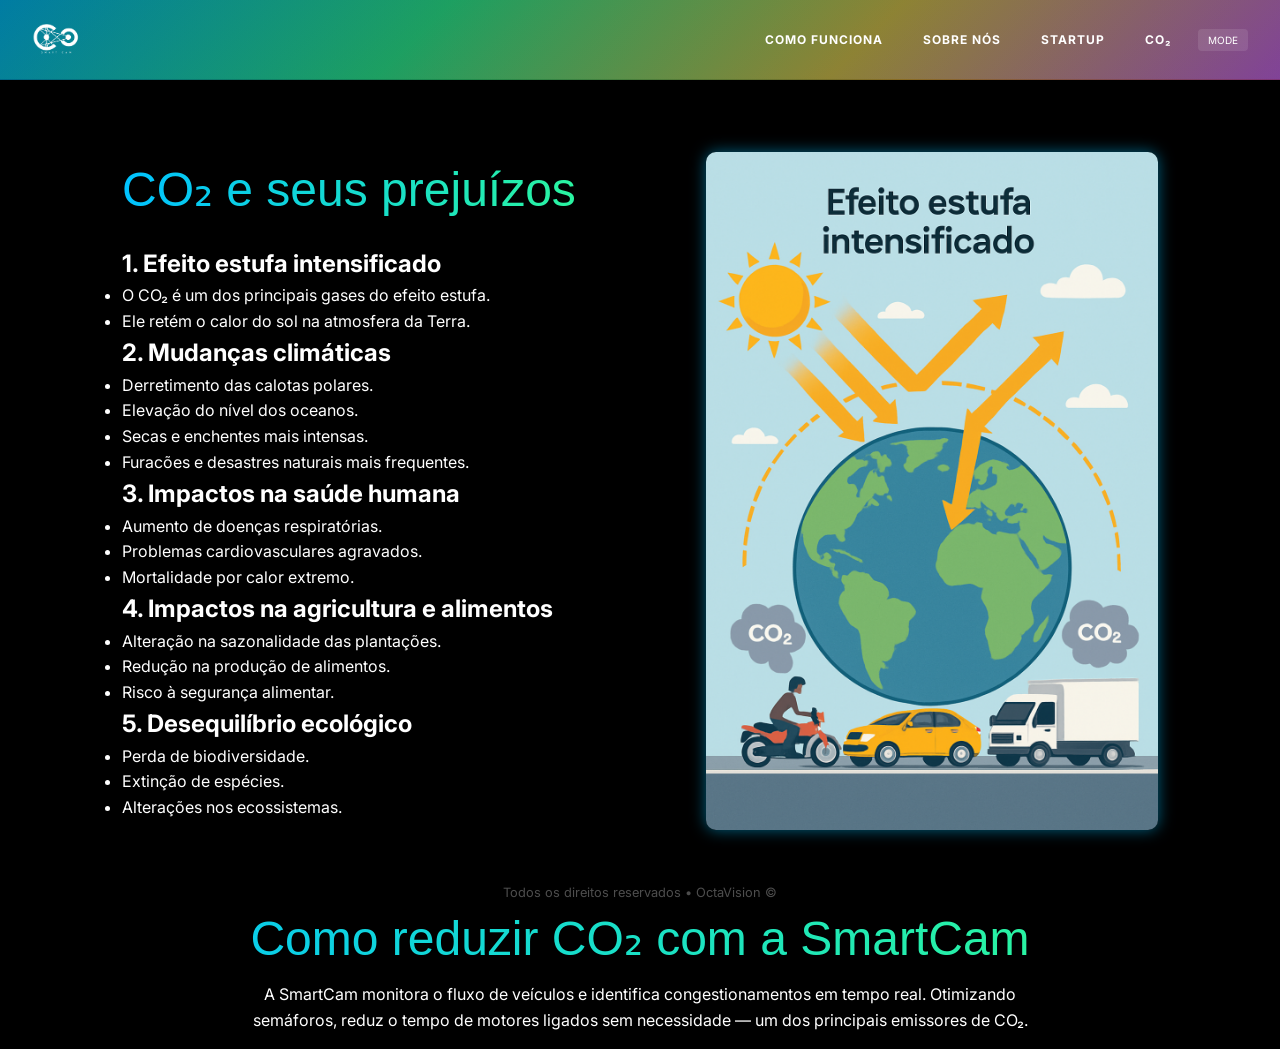
==== co2.html @ 91920194 "comit para website in vercel" ====
<!DOCTYPE html>
<html lang="pt-BR">
<head>
<meta charset="UTF-8" />
<meta name="viewport" content="width=device-width, initial-scale=1.0" />
<title>Sobre - OctaVision</title>

<!-- Fontes -->
<link rel="stylesheet" href="https://fonts.googleapis.com/css2?family=Inter:wght@400;800&display=swap" />
<link href="https://fonts.cdnfonts.com/css/space-age" rel="stylesheet">

<style>
  :root {
    --bg: #000000;
    --text: #fff;
    --btn-bg: rgba(255,255,255,0.1);
    --btn-text: #fff;
    --clr-1: #00c2ff;
    --clr-2: #33ff8c;
    --clr-3: #ffc640;
    --clr-4: #e54cff;
  }

  [data-theme="light"] {
    --bg: #fff;
    --text: #000;
    --btn-bg: rgba(0,0,0,0.1);
    --btn-text: #000;
  }

  * { box-sizing: border-box; margin:0; padding:0; font-family: 'Inter', sans-serif; }
  body {
    background-color: var(--bg);
    color: var(--text);
    min-height: 100vh;
    position: relative;
    overflow-x: hidden;
    transition: background 0.3s, color 0.3s;
  }

  header {
    position: fixed;
    top:0; left:0; right:0;
    height: 80px;
    display: flex;
    align-items: center;
    justify-content: space-between;
    padding: 0 2rem;
    backdrop-filter: blur(8px);
    z-index: 50;
    border-bottom: 1px solid rgba(0,0,0,0.1);
    background: linear-gradient(135deg, rgba(0,194,255,0.6), rgba(51,255,140,0.6), rgba(255,198,64,0.6), rgba(229,76,255,0.6));
  }

  header::before {
    content: '';
    position: absolute; top:0; left:0; right:0; bottom:0;
    background: linear-gradient(90deg, var(--clr-1), var(--clr-2), var(--clr-3), var(--clr-4), var(--clr-1));
    background-size: 400% 100%;
    opacity:0.1;
    z-index:-1;
    animation: gradientShift 8s ease infinite;
  }

  .logo { height: 48px; transition: 0.3s; }

  .nav { display: flex; gap: 12px; align-items: center; }
  .glow-button {
    position: relative; display: inline-block; padding: 8px 14px;
    font-size: 12px; text-decoration: none; color: var(--btn-text);
    text-transform: uppercase; font-weight: 700; letter-spacing: 1px;
    border: none; background: transparent; cursor: pointer;
    transition: 0.3s;
  }
  .glow-button:hover { transform: translateY(-2px); }

  .dark-mode-toggle {
    padding: 5px 10px; font-size: 10px;
    border: none; border-radius: 4px; cursor: pointer;
    background: var(--btn-bg); color: var(--btn-text);
    transition: 0.3s;
  }
  .dark-mode-toggle:hover { opacity: 0.8; }

  @keyframes gradientShift {
    0% { background-position:0% 50%; }
    50% { background-position:100% 50%; }
    100% { background-position:0% 50%; }
  }

  main.content {
    margin-top: 120px;
    padding: 2rem;
    max-width: 1100px;
    margin-left: auto;
    margin-right: auto;
    display: flex;
    flex-wrap: wrap;
    gap: 2rem;
    justify-content: center;
  }

  .text {
    flex: 1 1 400px;
    font-size: 1rem;
    line-height: 1.6;
    color: var(--text);
    animation: fadeIn 2s ease-in-out forwards;
  }

  .image-container {
    flex: 1 1 300px;
    max-width: 500px;
    display: flex;
    justify-content: center;
    align-items: start;
  }
  .image-container img {
    max-width: 100%;
    height: auto;
    border-radius: 10px;
    box-shadow: 0 0 15px rgba(0,194,255,0.5);
    animation: fadeIn 2s ease-in-out forwards;
  }

  .title {
    font-family: 'Space Age', sans-serif;
    font-size: clamp(2rem, 5vw, 3rem);
    font-weight: 400;
    margin-bottom: 1rem;
    flex-basis: 100%;
    background: linear-gradient(90deg, var(--clr-1), var(--clr-2), var(--clr-3), var(--clr-4), var(--clr-1));
    background-size: 400% 100%;
    -webkit-background-clip: text;
    -webkit-text-fill-color: transparent;
    animation: gradientShift 8s ease infinite, fadeIn 2s forwards;
  }

  footer {
    position: fixed;
    bottom: 0;
    width: 100%;
    text-align: center;
    font-size: 0.8rem;
    color: rgba(255,255,255,0.3);
  }

  @keyframes fadeIn {
    from { opacity:0; transform: translateY(20px);}
    to { opacity:1; transform: translateY(0);}
  }

  @media (max-width: 768px) {
    main.content { flex-direction: column; align-items: center; }
    .image-container { max-width: 100%; margin-top: 2rem; }
  }
</style>
</head>
<body data-theme="dark">

<header>
  <a href="index.html" class="logo-link">
    <img src="logo.png" alt="OctaVision Logo" class="logo" />
  </a>

  <nav class="nav">
    <a class="glow-button" href="funcionamento.html">Como funciona</a>
    <a class="glow-button" href="sobre.html">Sobre nós</a>
    <a class="glow-button" href="quemsomos.html">StartUp</a>
    <a class="glow-button" href="co2.html">CO₂</a>
    <button class="dark-mode-toggle" onclick="toggleDarkMode()">MODE</button>
  </nav>
</header>

<main class="content">
  <div class="text">
    <h1 class="title">CO₂ e seus prejuízos</h1>
    <h2>1. Efeito estufa intensificado</h2>
    <ul>
      <li>O CO₂ é um dos principais gases do efeito estufa.</li>
      <li>Ele retém o calor do sol na atmosfera da Terra.</li>
    </ul>

    <h2>2. Mudanças climáticas</h2>
    <ul>
      <li>Derretimento das calotas polares.</li>
      <li>Elevação do nível dos oceanos.</li>
      <li>Secas e enchentes mais intensas.</li>
      <li>Furacões e desastres naturais mais frequentes.</li>
    </ul>

    <h2>3. Impactos na saúde humana</h2>
    <ul>
      <li>Aumento de doenças respiratórias.</li>
      <li>Problemas cardiovasculares agravados.</li>
      <li>Mortalidade por calor extremo.</li>
    </ul>

    <h2>4. Impactos na agricultura e alimentos</h2>
    <ul>
      <li>Alteração na sazonalidade das plantações.</li>
      <li>Redução na produção de alimentos.</li>
      <li>Risco à segurança alimentar.</li>
    </ul>

    <h2>5. Desequilíbrio ecológico</h2>
    <ul>
      <li>Perda de biodiversidade.</li>
      <li>Extinção de espécies.</li>
      <li>Alterações nos ecossistemas.</li>
    </ul>
  </div>

  <div class="image-container">
    <img src="co2.png" alt="Imagem ilustrativa sobre CO₂ e seus prejuízos" />
  </div>
</main>

<section>
  <h1 class="title" style="text-align:center; margin-top: 3rem;">Como reduzir CO₂ com a SmartCam</h1>
  <p class="text" style="max-width:800px; margin:1rem auto; text-align:center;">
    A SmartCam monitora o fluxo de veículos e identifica congestionamentos em tempo real. 
    Otimizando semáforos, reduz o tempo de motores ligados sem necessidade — um dos principais emissores de CO₂.
  </p>
</section>

<footer>
  Todos os direitos reservados • OctaVision ©
</footer>

<script>
  function toggleDarkMode() {
    const html = document.documentElement;
    const current = html.getAttribute('data-theme');
    html.setAttribute('data-theme', current === 'dark' ? 'light' : 'dark');
  }
</script>

</body>
</html>
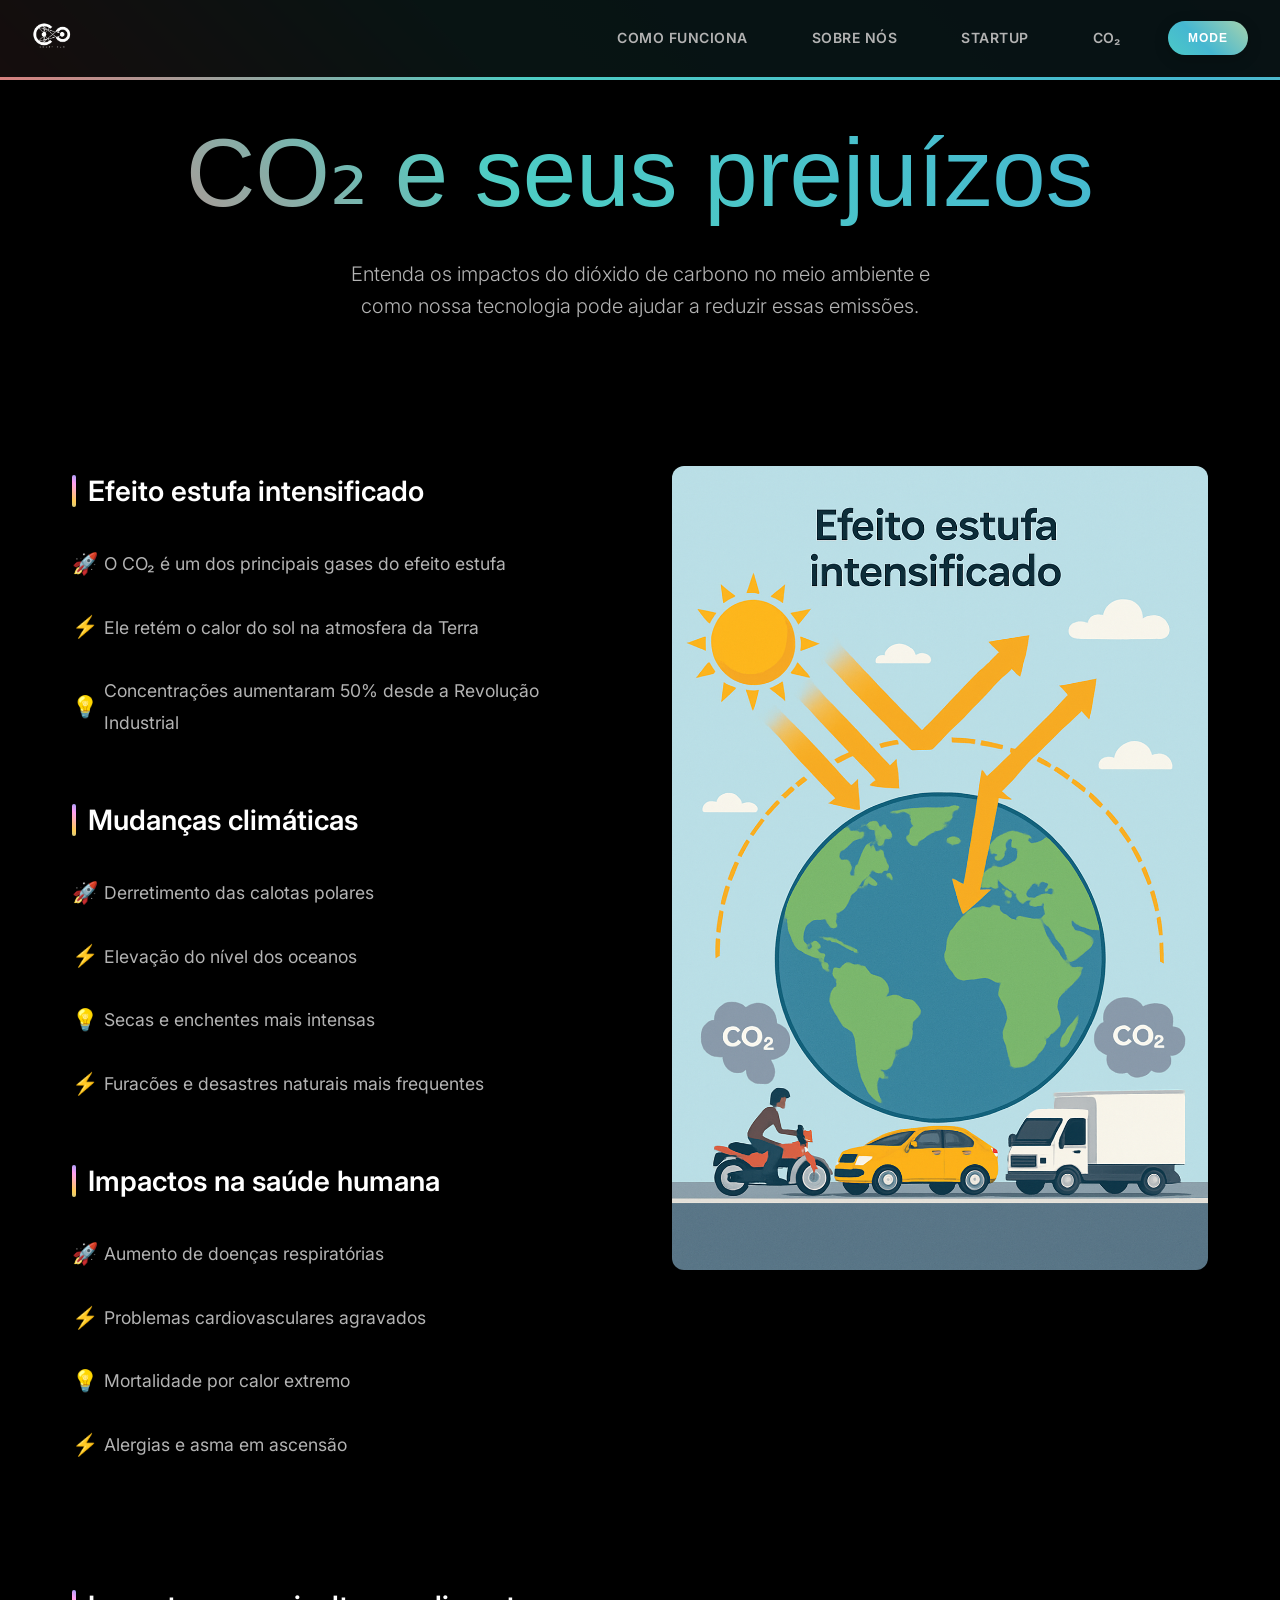
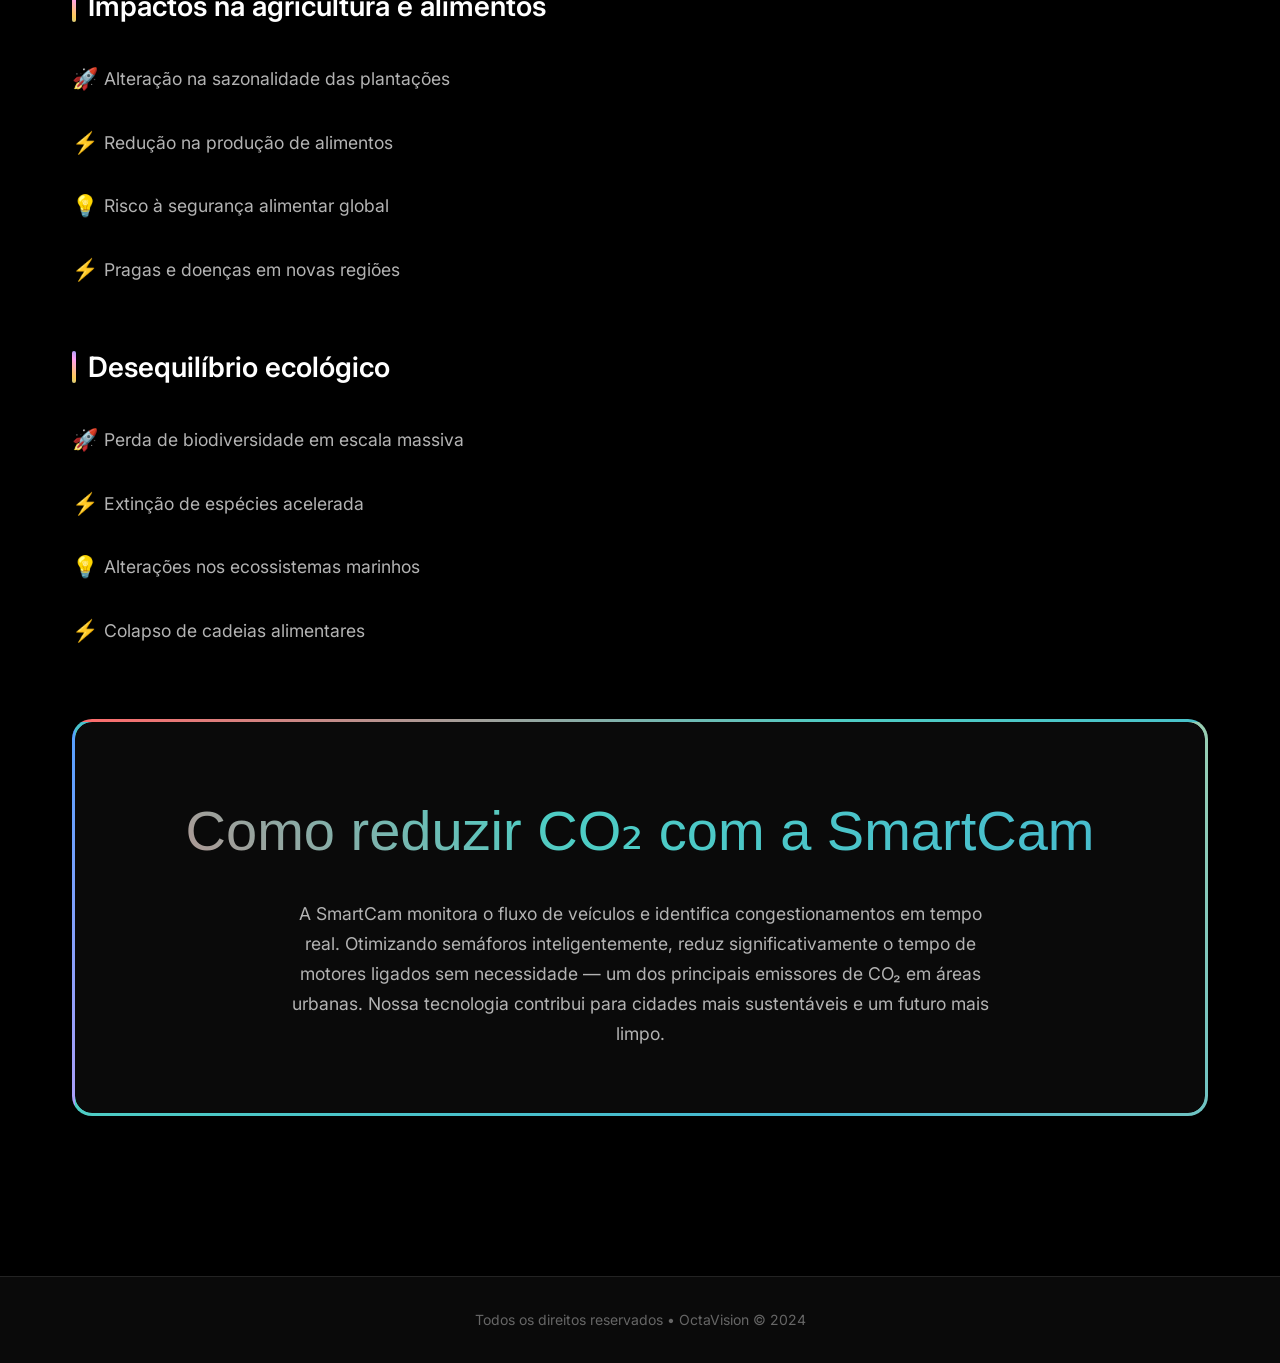
==== commit 18ab3828: "certo" ====
--- a/co2.html
+++ b/co2.html
@@ -3,156 +3,562 @@
 <head>
 <meta charset="UTF-8" />
 <meta name="viewport" content="width=device-width, initial-scale=1.0" />
-<title>Sobre - OctaVision</title>
+<title>CO₂ e seus prejuízos - OctaVision</title>
 
 <!-- Fontes -->
-<link rel="stylesheet" href="https://fonts.googleapis.com/css2?family=Inter:wght@400;800&display=swap" />
+<link rel="stylesheet" href="https://fonts.googleapis.com/css2?family=Inter:wght@300;400;500;600;700&display=swap" />
 <link href="https://fonts.cdnfonts.com/css/space-age" rel="stylesheet">
 
 <style>
   :root {
-    --bg: #000000;
-    --text: #fff;
-    --btn-bg: rgba(255,255,255,0.1);
-    --btn-text: #fff;
-    --clr-1: #00c2ff;
-    --clr-2: #33ff8c;
-    --clr-3: #ffc640;
-    --clr-4: #e54cff;
+    --bg-primary: #000000;
+    --bg-secondary: #0a0a0a;
+    --text-primary: #ffffff;
+    --text-secondary: #b3b3b3;
+    --text-muted: #666666;
+    --accent-1: #00c2ff;
+    --accent-2: #33ff8c;
+    --accent-3: #ffc640;
+    --accent-4: #e54cff;
+    --accent-5: #ff6b6b;
+    --accent-6: #4ecdc4;
+    --accent-7: #45b7d1;
+    --accent-8: #96ceb4;
+    --border: rgba(255,255,255,0.1);
+    --shadow: rgba(0,0,0,0.3);
+    --gradient: linear-gradient(135deg, var(--accent-1), var(--accent-2), var(--accent-3), var(--accent-4));
+    --rainbow: linear-gradient(45deg, #ff6b6b, #4ecdc4, #45b7d1, #96ceb4, #feca57, #ff9ff3, #54a0ff);
   }
 
   [data-theme="light"] {
-    --bg: #fff;
-    --text: #000;
-    --btn-bg: rgba(0,0,0,0.1);
-    --btn-text: #000;
-  }
-
-  * { box-sizing: border-box; margin:0; padding:0; font-family: 'Inter', sans-serif; }
+    --bg-primary: #ffffff;
+    --bg-secondary: #f8f9fa;
+    --text-primary: #2c3e50;
+    --text-secondary: #34495e;
+    --text-muted: #7f8c8d;
+    --border: rgba(0,0,0,0.1);
+    --shadow: rgba(0,0,0,0.1);
+    --header-bg: #ffffff;
+    --header-text: #2c3e50;
+    --card-bg: #ffffff;
+    --card-shadow: 0 10px 30px rgba(0,0,0,0.1);
+  }
+
+  * {
+    box-sizing: border-box;
+    margin: 0;
+    padding: 0;
+  }
+
   body {
-    background-color: var(--bg);
-    color: var(--text);
-    min-height: 100vh;
-    position: relative;
-    overflow-x: hidden;
-    transition: background 0.3s, color 0.3s;
-  }
-
+    font-family: 'Inter', -apple-system, BlinkMacSystemFont, 'Segoe UI', sans-serif;
+    background-color: var(--bg-primary);
+    color: var(--text-primary);
+    line-height: 1.6;
+    font-size: 16px;
+    font-weight: 400;
+    -webkit-font-smoothing: antialiased;
+    -moz-osx-font-smoothing: grayscale;
+    transition: all 0.3s ease;
+  }
+
+  /* Header */
   header {
     position: fixed;
-    top:0; left:0; right:0;
+    top: 0;
+    left: 0;
+    right: 0;
     height: 80px;
+    background: var(--header-bg, rgba(0,0,0,0.9));
+    backdrop-filter: blur(20px);
+    -webkit-backdrop-filter: blur(20px);
+    border-bottom: 3px solid transparent;
+    background-image: var(--rainbow);
+    background-size: 300% 300%;
+    background-clip: border-box;
+    animation: rainbowShift 3s ease infinite;
+    z-index: 1000;
     display: flex;
     align-items: center;
     justify-content: space-between;
     padding: 0 2rem;
-    backdrop-filter: blur(8px);
-    z-index: 50;
-    border-bottom: 1px solid rgba(0,0,0,0.1);
-    background: linear-gradient(135deg, rgba(0,194,255,0.6), rgba(51,255,140,0.6), rgba(255,198,64,0.6), rgba(229,76,255,0.6));
+    box-shadow: 0 4px 20px rgba(0,0,0,0.1);
   }
 
   header::before {
     content: '';
-    position: absolute; top:0; left:0; right:0; bottom:0;
-    background: linear-gradient(90deg, var(--clr-1), var(--clr-2), var(--clr-3), var(--clr-4), var(--clr-1));
-    background-size: 400% 100%;
-    opacity:0.1;
-    z-index:-1;
-    animation: gradientShift 8s ease infinite;
-  }
-
-  .logo { height: 48px; transition: 0.3s; }
-
-  .nav { display: flex; gap: 12px; align-items: center; }
-  .glow-button {
-    position: relative; display: inline-block; padding: 8px 14px;
-    font-size: 12px; text-decoration: none; color: var(--btn-text);
-    text-transform: uppercase; font-weight: 700; letter-spacing: 1px;
-    border: none; background: transparent; cursor: pointer;
-    transition: 0.3s;
-  }
-  .glow-button:hover { transform: translateY(-2px); }
-
-  .dark-mode-toggle {
-    padding: 5px 10px; font-size: 10px;
-    border: none; border-radius: 4px; cursor: pointer;
-    background: var(--btn-bg); color: var(--btn-text);
-    transition: 0.3s;
-  }
-  .dark-mode-toggle:hover { opacity: 0.8; }
-
-  @keyframes gradientShift {
-    0% { background-position:0% 50%; }
-    50% { background-position:100% 50%; }
-    100% { background-position:0% 50%; }
-  }
-
-  main.content {
-    margin-top: 120px;
-    padding: 2rem;
-    max-width: 1100px;
-    margin-left: auto;
-    margin-right: auto;
+    position: absolute;
+    top: 0;
+    left: 0;
+    right: 0;
+    bottom: 0;
+    background: var(--header-bg, rgba(0,0,0,0.9));
+    z-index: -1;
+  }
+
+  .logo {
+    height: 40px;
+    transition: transform 0.2s ease;
+  }
+
+  .logo:hover {
+    transform: scale(1.05);
+  }
+
+  .nav {
     display: flex;
-    flex-wrap: wrap;
+    align-items: center;
     gap: 2rem;
-    justify-content: center;
-  }
-
-  .text {
-    flex: 1 1 400px;
-    font-size: 1rem;
+  }
+
+  .nav-link {
+    color: var(--header-text, var(--text-secondary));
+    text-decoration: none;
+    font-size: 14px;
+    font-weight: 600;
+    letter-spacing: 0.5px;
+    text-transform: uppercase;
+    transition: all 0.3s cubic-bezier(0.68, -0.55, 0.265, 1.55);
+    position: relative;
+    padding: 8px 16px;
+    border-radius: 25px;
+    background: transparent;
+    overflow: hidden;
+  }
+
+  .nav-link::before {
+    content: '';
+    position: absolute;
+    top: 0;
+    left: -100%;
+    width: 100%;
+    height: 100%;
+    background: var(--rainbow);
+    background-size: 300% 300%;
+    animation: rainbowShift 3s ease infinite;
+    transition: left 0.3s ease;
+    z-index: -1;
+  }
+
+  .nav-link:hover {
+    color: white;
+    transform: translateY(-2px) scale(1.05);
+    box-shadow: 0 8px 25px rgba(0,0,0,0.2);
+  }
+
+  .nav-link:hover::before {
+    left: 0;
+  }
+
+  .nav-link:active {
+    transform: translateY(0) scale(0.95);
+  }
+
+  .theme-toggle {
+    background: var(--rainbow);
+    background-size: 300% 300%;
+    animation: rainbowShift 3s ease infinite;
+    border: none;
+    color: white;
+    padding: 10px 20px;
+    border-radius: 25px;
+    font-size: 12px;
+    font-weight: 700;
+    cursor: pointer;
+    transition: all 0.3s cubic-bezier(0.68, -0.55, 0.265, 1.55);
+    text-transform: uppercase;
+    letter-spacing: 1px;
+    position: relative;
+    overflow: hidden;
+    box-shadow: 0 4px 15px rgba(0,0,0,0.2);
+  }
+
+  .theme-toggle:hover {
+    transform: translateY(-3px) scale(1.1);
+    box-shadow: 0 8px 25px rgba(0,0,0,0.3);
+  }
+
+  .theme-toggle:active {
+    transform: translateY(-1px) scale(1.05);
+  }
+
+  .theme-toggle::before {
+    content: '✨';
+    position: absolute;
+    top: 50%;
+    left: 50%;
+    transform: translate(-50%, -50%);
+    opacity: 0;
+    transition: all 0.3s ease;
+    font-size: 16px;
+  }
+
+  .theme-toggle:hover::before {
+    opacity: 1;
+    animation: sparkle 0.6s ease infinite;
+  }
+
+  /* Main Content */
+  .hero {
+    padding: 120px 2rem 80px;
+    max-width: 1200px;
+    margin: 0 auto;
+    text-align: center;
+  }
+
+  .hero-title {
+    font-family: 'Space Age', sans-serif;
+    font-size: clamp(3rem, 8vw, 6rem);
+    font-weight: 400;
+    line-height: 1.1;
+    margin-bottom: 2rem;
+    background: var(--rainbow);
+    background-size: 400% 400%;
+    -webkit-background-clip: text;
+    -webkit-text-fill-color: transparent;
+    background-clip: text;
+    animation: rainbowShift 3s ease infinite, bounceIn 1.5s cubic-bezier(0.68, -0.55, 0.265, 1.55) forwards;
+    position: relative;
+    display: inline-block;
+  }
+
+  .hero-title::after {
+    content: '🌍';
+    position: absolute;
+    top: -20px;
+    right: -30px;
+    font-size: 0.3em;
+    animation: float 2s ease-in-out infinite;
+  }
+
+  .hero-subtitle {
+    font-size: 1.25rem;
+    color: var(--text-secondary);
+    font-weight: 300;
+    max-width: 600px;
+    margin: 0 auto 4rem;
     line-height: 1.6;
-    color: var(--text);
-    animation: fadeIn 2s ease-in-out forwards;
+  }
+
+  .content {
+    max-width: 1200px;
+    margin: 0 auto;
+    padding: 0 2rem 6rem;
+  }
+
+  .content-grid {
+    display: grid;
+    grid-template-columns: 1fr 1fr;
+    gap: 4rem;
+    align-items: start;
+    margin-bottom: 6rem;
+  }
+
+  .content-text {
+    font-size: 1.1rem;
+    line-height: 1.8;
+    color: var(--text-primary);
+  }
+
+  .content-text h2 {
+    font-size: 1.75rem;
+    font-weight: 600;
+    color: var(--text-primary);
+    margin: 3rem 0 1.5rem 0;
+    position: relative;
+    padding-left: 1rem;
+    transition: all 0.3s ease;
+  }
+
+  .content-text h2:hover {
+    transform: translateX(10px);
+    color: var(--accent-1);
+  }
+
+  .content-text h2::before {
+    content: '';
+    position: absolute;
+    left: 0;
+    top: 50%;
+    transform: translateY(-50%);
+    width: 4px;
+    height: 2rem;
+    background: var(--rainbow);
+    background-size: 300% 300%;
+    animation: rainbowShift 3s ease infinite;
+    border-radius: 2px;
+    transition: all 0.3s ease;
+  }
+
+  .content-text h2:hover::before {
+    width: 8px;
+    height: 2.5rem;
+  }
+
+  .content-text h2:first-child {
+    margin-top: 0;
+  }
+
+  .content-text ul {
+    list-style: none;
+    margin: 1rem 0;
+  }
+
+  .content-text li {
+    position: relative;
+    padding-left: 2rem;
+    margin: 1rem 0;
+    color: var(--text-secondary);
+    transition: all 0.3s ease;
+    border-radius: 8px;
+    padding: 0.5rem 0.5rem 0.5rem 2rem;
+  }
+
+  .content-text li:hover {
+    background: rgba(0, 194, 255, 0.1);
+    transform: translateX(10px);
+    color: var(--text-primary);
+  }
+
+  .content-text li::before {
+    content: '🚀';
+    position: absolute;
+    left: 0;
+    top: 50%;
+    transform: translateY(-50%);
+    font-size: 1.2em;
+    animation: rocket 2s ease-in-out infinite;
+  }
+
+  .content-text li:nth-child(2n)::before {
+    content: '⚡';
+    animation: zap 1.5s ease-in-out infinite;
+  }
+
+  .content-text li:nth-child(3n)::before {
+    content: '💡';
+    animation: glow 2s ease-in-out infinite;
   }
 
   .image-container {
-    flex: 1 1 300px;
-    max-width: 500px;
+    position: relative;
     display: flex;
     justify-content: center;
-    align-items: start;
-  }
+    align-items: center;
+  }
+
   .image-container img {
     max-width: 100%;
     height: auto;
-    border-radius: 10px;
-    box-shadow: 0 0 15px rgba(0,194,255,0.5);
-    animation: fadeIn 2s ease-in-out forwards;
-  }
-
-  .title {
+    border-radius: 12px;
+    box-shadow: 0 20px 40px var(--shadow);
+    transition: transform 0.3s ease;
+  }
+
+  .image-container:hover img {
+    transform: translateY(-5px);
+  }
+
+  /* SmartCam Section */
+  .smartcam-section {
+    background: var(--card-bg, var(--bg-secondary));
+    border-radius: 20px;
+    padding: 4rem;
+    text-align: center;
+    margin: 4rem 0;
+    border: 3px solid transparent;
+    background-image: var(--rainbow);
+    background-size: 300% 300%;
+    background-clip: border-box;
+    animation: rainbowShift 3s ease infinite;
+    position: relative;
+    overflow: hidden;
+    box-shadow: var(--card-shadow, 0 20px 40px var(--shadow));
+  }
+
+  .smartcam-section::before {
+    content: '';
+    position: absolute;
+    top: 0;
+    left: 0;
+    right: 0;
+    bottom: 0;
+    background: var(--card-bg, var(--bg-secondary));
+    z-index: -1;
+    border-radius: 17px;
+  }
+
+  .smartcam-title {
     font-family: 'Space Age', sans-serif;
-    font-size: clamp(2rem, 5vw, 3rem);
+    font-size: clamp(2rem, 5vw, 3.5rem);
     font-weight: 400;
-    margin-bottom: 1rem;
-    flex-basis: 100%;
-    background: linear-gradient(90deg, var(--clr-1), var(--clr-2), var(--clr-3), var(--clr-4), var(--clr-1));
-    background-size: 400% 100%;
+    margin-bottom: 1.5rem;
+    background: var(--rainbow);
+    background-size: 400% 400%;
     -webkit-background-clip: text;
     -webkit-text-fill-color: transparent;
-    animation: gradientShift 8s ease infinite, fadeIn 2s forwards;
-  }
-
+    background-clip: text;
+    animation: rainbowShift 3s ease infinite, pulse 2s ease-in-out infinite;
+    position: relative;
+  }
+
+  .smartcam-title::after {
+    content: '🤖';
+    position: absolute;
+    top: -10px;
+    right: -20px;
+    font-size: 0.4em;
+    animation: robot 2s ease-in-out infinite;
+  }
+
+  .smartcam-description {
+    font-size: 1.1rem;
+    color: var(--text-secondary);
+    max-width: 700px;
+    margin: 0 auto;
+    line-height: 1.7;
+  }
+
+  /* Footer */
   footer {
-    position: fixed;
-    bottom: 0;
-    width: 100%;
+    background: var(--bg-secondary);
+    border-top: 1px solid var(--border);
+    padding: 2rem;
     text-align: center;
-    font-size: 0.8rem;
-    color: rgba(255,255,255,0.3);
-  }
-
-  @keyframes fadeIn {
-    from { opacity:0; transform: translateY(20px);}
-    to { opacity:1; transform: translateY(0);}
-  }
-
+    color: var(--text-muted);
+    font-size: 14px;
+  }
+
+  /* Animations */
+  @keyframes gradientShift {
+    0% { background-position: 0% 50%; }
+    50% { background-position: 100% 50%; }
+    100% { background-position: 0% 50%; }
+  }
+
+  @keyframes rainbowShift {
+    0% { background-position: 0% 50%; }
+    50% { background-position: 100% 50%; }
+    100% { background-position: 0% 50%; }
+  }
+
+  @keyframes fadeInUp {
+    from {
+      opacity: 0;
+      transform: translateY(30px);
+    }
+    to {
+      opacity: 1;
+      transform: translateY(0);
+    }
+  }
+
+  @keyframes bounceIn {
+    0% {
+      opacity: 0;
+      transform: scale(0.3) rotate(-10deg);
+    }
+    50% {
+      opacity: 1;
+      transform: scale(1.05) rotate(5deg);
+    }
+    70% {
+      transform: scale(0.95) rotate(-2deg);
+    }
+    100% {
+      opacity: 1;
+      transform: scale(1) rotate(0deg);
+    }
+  }
+
+  @keyframes float {
+    0%, 100% { transform: translateY(0px); }
+    50% { transform: translateY(-10px); }
+  }
+
+  @keyframes sparkle {
+    0%, 100% { transform: translate(-50%, -50%) scale(1) rotate(0deg); }
+    50% { transform: translate(-50%, -50%) scale(1.2) rotate(180deg); }
+  }
+
+  @keyframes rocket {
+    0%, 100% { transform: translateY(-50%) translateX(0px); }
+    50% { transform: translateY(-50%) translateX(5px); }
+  }
+
+  @keyframes zap {
+    0%, 100% { transform: translateY(-50%) scale(1); }
+    50% { transform: translateY(-50%) scale(1.3); }
+  }
+
+  @keyframes glow {
+    0%, 100% { 
+      transform: translateY(-50%) scale(1);
+      filter: brightness(1);
+    }
+    50% { 
+      transform: translateY(-50%) scale(1.1);
+      filter: brightness(1.5);
+    }
+  }
+
+  @keyframes pulse {
+    0%, 100% { transform: scale(1); }
+    50% { transform: scale(1.05); }
+  }
+
+  @keyframes robot {
+    0%, 100% { transform: translateY(0px) rotate(0deg); }
+    25% { transform: translateY(-5px) rotate(-5deg); }
+    75% { transform: translateY(5px) rotate(5deg); }
+  }
+
+  .fade-in {
+    animation: fadeInUp 0.8s ease forwards;
+  }
+
+  /* Responsive */
   @media (max-width: 768px) {
-    main.content { flex-direction: column; align-items: center; }
-    .image-container { max-width: 100%; margin-top: 2rem; }
+    header {
+      padding: 0 1rem;
+    }
+
+    .nav {
+      gap: 1rem;
+    }
+
+    .nav-link {
+      font-size: 12px;
+    }
+
+    .hero {
+      padding: 100px 1rem 60px;
+    }
+
+    .content {
+      padding: 0 1rem 4rem;
+    }
+
+    .content-grid {
+      grid-template-columns: 1fr;
+      gap: 2rem;
+    }
+
+    .smartcam-section {
+      padding: 2rem;
+      margin: 2rem 0;
+    }
+  }
+
+  @media (max-width: 480px) {
+    .nav {
+      flex-direction: column;
+      gap: 0.5rem;
+    }
+
+    .nav-link {
+      font-size: 11px;
+    }
   }
 </style>
 </head>
@@ -164,76 +570,122 @@
   </a>
 
   <nav class="nav">
-    <a class="glow-button" href="funcionamento.html">Como funciona</a>
-    <a class="glow-button" href="sobre.html">Sobre nós</a>
-    <a class="glow-button" href="quemsomos.html">StartUp</a>
-    <a class="glow-button" href="co2.html">CO₂</a>
-    <button class="dark-mode-toggle" onclick="toggleDarkMode()">MODE</button>
+    <a class="nav-link" href="funcionamento.html">Como funciona</a>
+    <a class="nav-link" href="sobre.html">Sobre nós</a>
+    <a class="nav-link" href="quemsomos.html">StartUp</a>
+    <a class="nav-link" href="co2.html">CO₂</a>
+    <button class="theme-toggle" onclick="toggleDarkMode()">MODE</button>
   </nav>
 </header>
 
-<main class="content">
-  <div class="text">
-    <h1 class="title">CO₂ e seus prejuízos</h1>
-    <h2>1. Efeito estufa intensificado</h2>
-    <ul>
-      <li>O CO₂ é um dos principais gases do efeito estufa.</li>
-      <li>Ele retém o calor do sol na atmosfera da Terra.</li>
-    </ul>
-
-    <h2>2. Mudanças climáticas</h2>
-    <ul>
-      <li>Derretimento das calotas polares.</li>
-      <li>Elevação do nível dos oceanos.</li>
-      <li>Secas e enchentes mais intensas.</li>
-      <li>Furacões e desastres naturais mais frequentes.</li>
-    </ul>
-
-    <h2>3. Impactos na saúde humana</h2>
-    <ul>
-      <li>Aumento de doenças respiratórias.</li>
-      <li>Problemas cardiovasculares agravados.</li>
-      <li>Mortalidade por calor extremo.</li>
-    </ul>
-
-    <h2>4. Impactos na agricultura e alimentos</h2>
-    <ul>
-      <li>Alteração na sazonalidade das plantações.</li>
-      <li>Redução na produção de alimentos.</li>
-      <li>Risco à segurança alimentar.</li>
-    </ul>
-
-    <h2>5. Desequilíbrio ecológico</h2>
-    <ul>
-      <li>Perda de biodiversidade.</li>
-      <li>Extinção de espécies.</li>
-      <li>Alterações nos ecossistemas.</li>
-    </ul>
-  </div>
-
-  <div class="image-container">
-    <img src="co2.png" alt="Imagem ilustrativa sobre CO₂ e seus prejuízos" />
+<main>
+  <section class="hero fade-in">
+    <h1 class="hero-title">CO₂ e seus prejuízos</h1>
+    <p class="hero-subtitle">
+      Entenda os impactos do dióxido de carbono no meio ambiente e como nossa tecnologia pode ajudar a reduzir essas emissões.
+    </p>
+  </section>
+
+  <div class="content">
+    <div class="content-grid">
+      <div class="content-text fade-in">
+        <h2>Efeito estufa intensificado</h2>
+        <ul>
+          <li>O CO₂ é um dos principais gases do efeito estufa</li>
+          <li>Ele retém o calor do sol na atmosfera da Terra</li>
+          <li>Concentrações aumentaram 50% desde a Revolução Industrial</li>
+        </ul>
+
+        <h2>Mudanças climáticas</h2>
+        <ul>
+          <li>Derretimento das calotas polares</li>
+          <li>Elevação do nível dos oceanos</li>
+          <li>Secas e enchentes mais intensas</li>
+          <li>Furacões e desastres naturais mais frequentes</li>
+        </ul>
+
+        <h2>Impactos na saúde humana</h2>
+        <ul>
+          <li>Aumento de doenças respiratórias</li>
+          <li>Problemas cardiovasculares agravados</li>
+          <li>Mortalidade por calor extremo</li>
+          <li>Alergias e asma em ascensão</li>
+        </ul>
+      </div>
+
+      <div class="image-container fade-in">
+        <img src="co2.png" alt="Imagem ilustrativa sobre CO₂ e seus prejuízos" />
+      </div>
+    </div>
+
+    <div class="content-text fade-in">
+      <h2>Impactos na agricultura e alimentos</h2>
+      <ul>
+        <li>Alteração na sazonalidade das plantações</li>
+        <li>Redução na produção de alimentos</li>
+        <li>Risco à segurança alimentar global</li>
+        <li>Pragas e doenças em novas regiões</li>
+      </ul>
+
+      <h2>Desequilíbrio ecológico</h2>
+      <ul>
+        <li>Perda de biodiversidade em escala massiva</li>
+        <li>Extinção de espécies acelerada</li>
+        <li>Alterações nos ecossistemas marinhos</li>
+        <li>Colapso de cadeias alimentares</li>
+      </ul>
+    </div>
+
+    <div class="smartcam-section fade-in">
+      <h2 class="smartcam-title">Como reduzir CO₂ com a SmartCam</h2>
+      <p class="smartcam-description">
+        A SmartCam monitora o fluxo de veículos e identifica congestionamentos em tempo real. 
+        Otimizando semáforos inteligentemente, reduz significativamente o tempo de motores ligados sem necessidade — 
+        um dos principais emissores de CO₂ em áreas urbanas. Nossa tecnologia contribui para cidades mais sustentáveis 
+        e um futuro mais limpo.
+      </p>
+    </div>
   </div>
 </main>
 
-<section>
-  <h1 class="title" style="text-align:center; margin-top: 3rem;">Como reduzir CO₂ com a SmartCam</h1>
-  <p class="text" style="max-width:800px; margin:1rem auto; text-align:center;">
-    A SmartCam monitora o fluxo de veículos e identifica congestionamentos em tempo real. 
-    Otimizando semáforos, reduz o tempo de motores ligados sem necessidade — um dos principais emissores de CO₂.
-  </p>
-</section>
-
 <footer>
-  Todos os direitos reservados • OctaVision ©
+  <p>Todos os direitos reservados • OctaVision © 2024</p>
 </footer>
 
 <script>
   function toggleDarkMode() {
     const html = document.documentElement;
     const current = html.getAttribute('data-theme');
-    html.setAttribute('data-theme', current === 'dark' ? 'light' : 'dark');
-  }
+    const newTheme = current === 'dark' ? 'light' : 'dark';
+    html.setAttribute('data-theme', newTheme);
+    
+    // Salvar preferência no localStorage
+    localStorage.setItem('theme', newTheme);
+  }
+
+  // Aplicar tema salvo ao carregar a página
+  document.addEventListener('DOMContentLoaded', function() {
+    const savedTheme = localStorage.getItem('theme') || 'dark';
+    document.documentElement.setAttribute('data-theme', savedTheme);
+    
+    // Adicionar animação de entrada aos elementos
+    const fadeElements = document.querySelectorAll('.fade-in');
+    const observer = new IntersectionObserver((entries) => {
+      entries.forEach(entry => {
+        if (entry.isIntersecting) {
+          entry.target.style.opacity = '1';
+          entry.target.style.transform = 'translateY(0)';
+        }
+      });
+    }, { threshold: 0.1 });
+
+    fadeElements.forEach(el => {
+      el.style.opacity = '0';
+      el.style.transform = 'translateY(30px)';
+      el.style.transition = 'opacity 0.8s ease, transform 0.8s ease';
+      observer.observe(el);
+    });
+  });
 </script>
 
 </body>
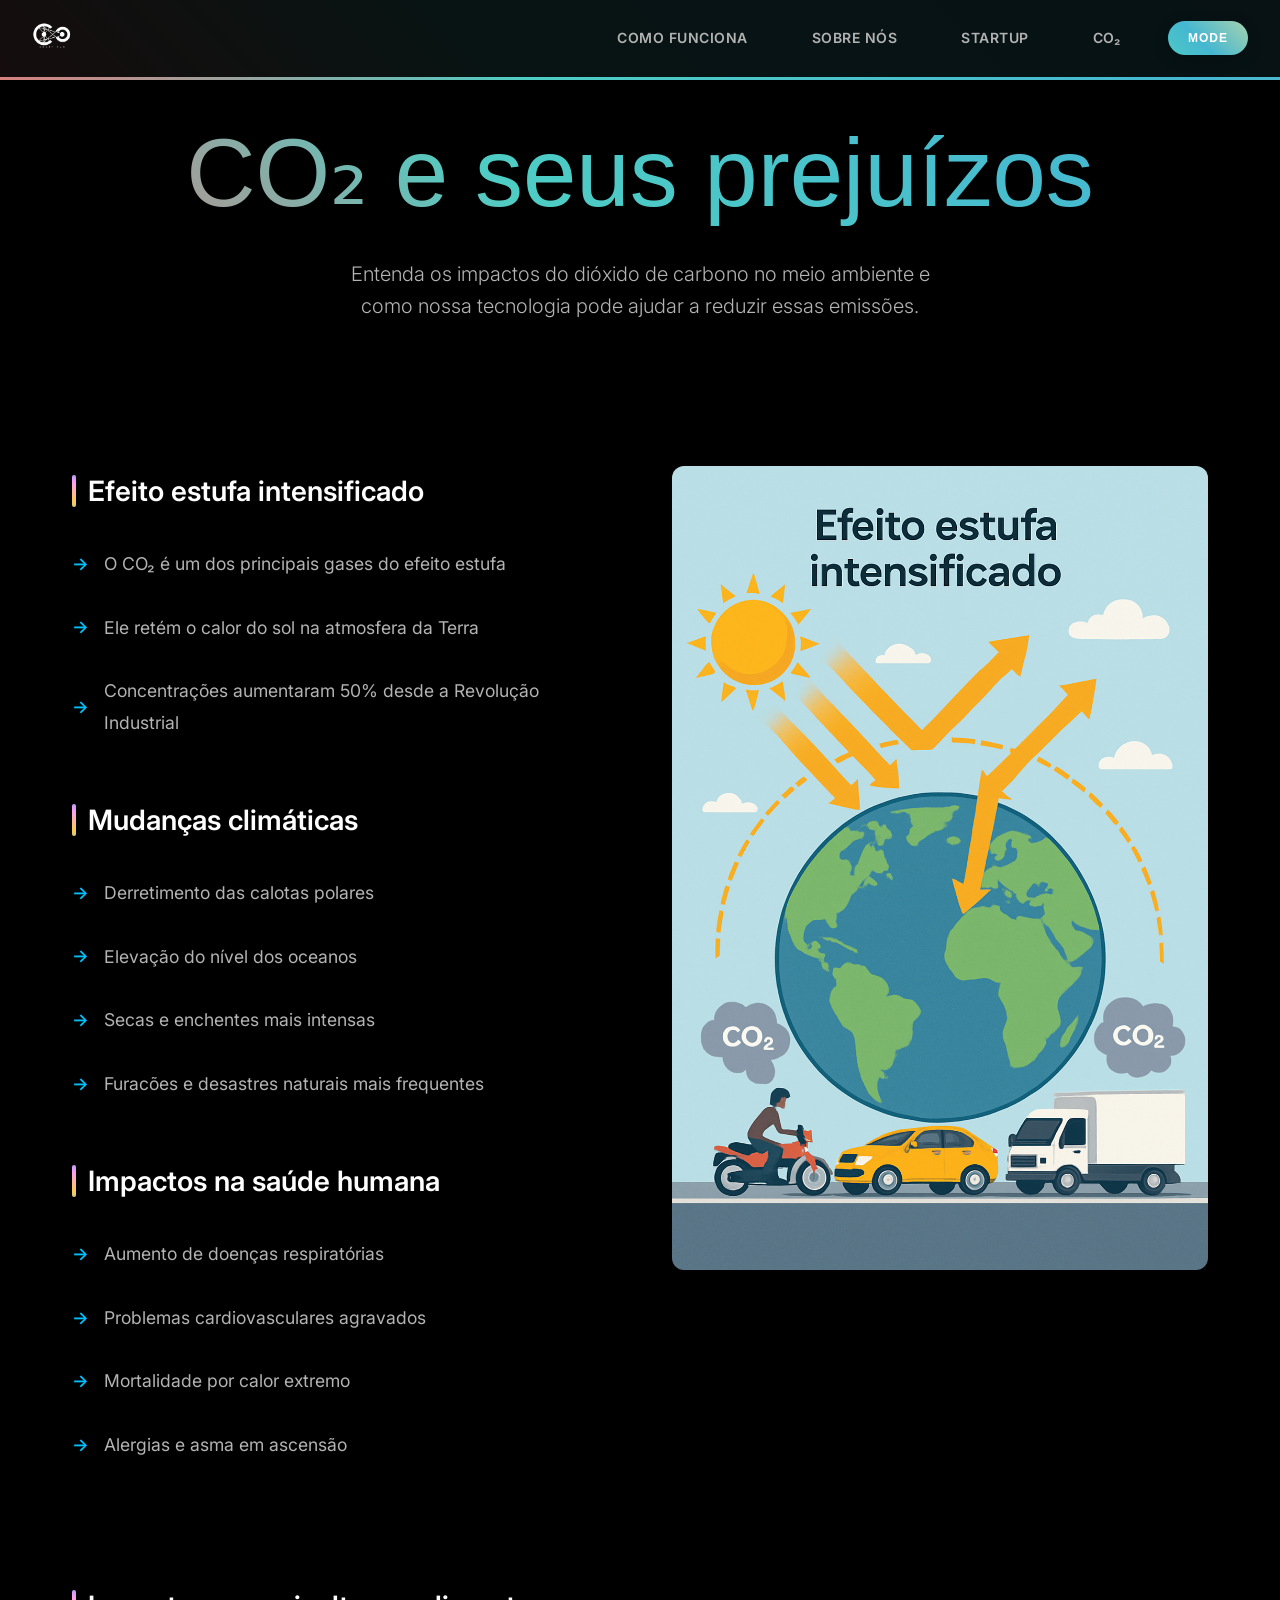
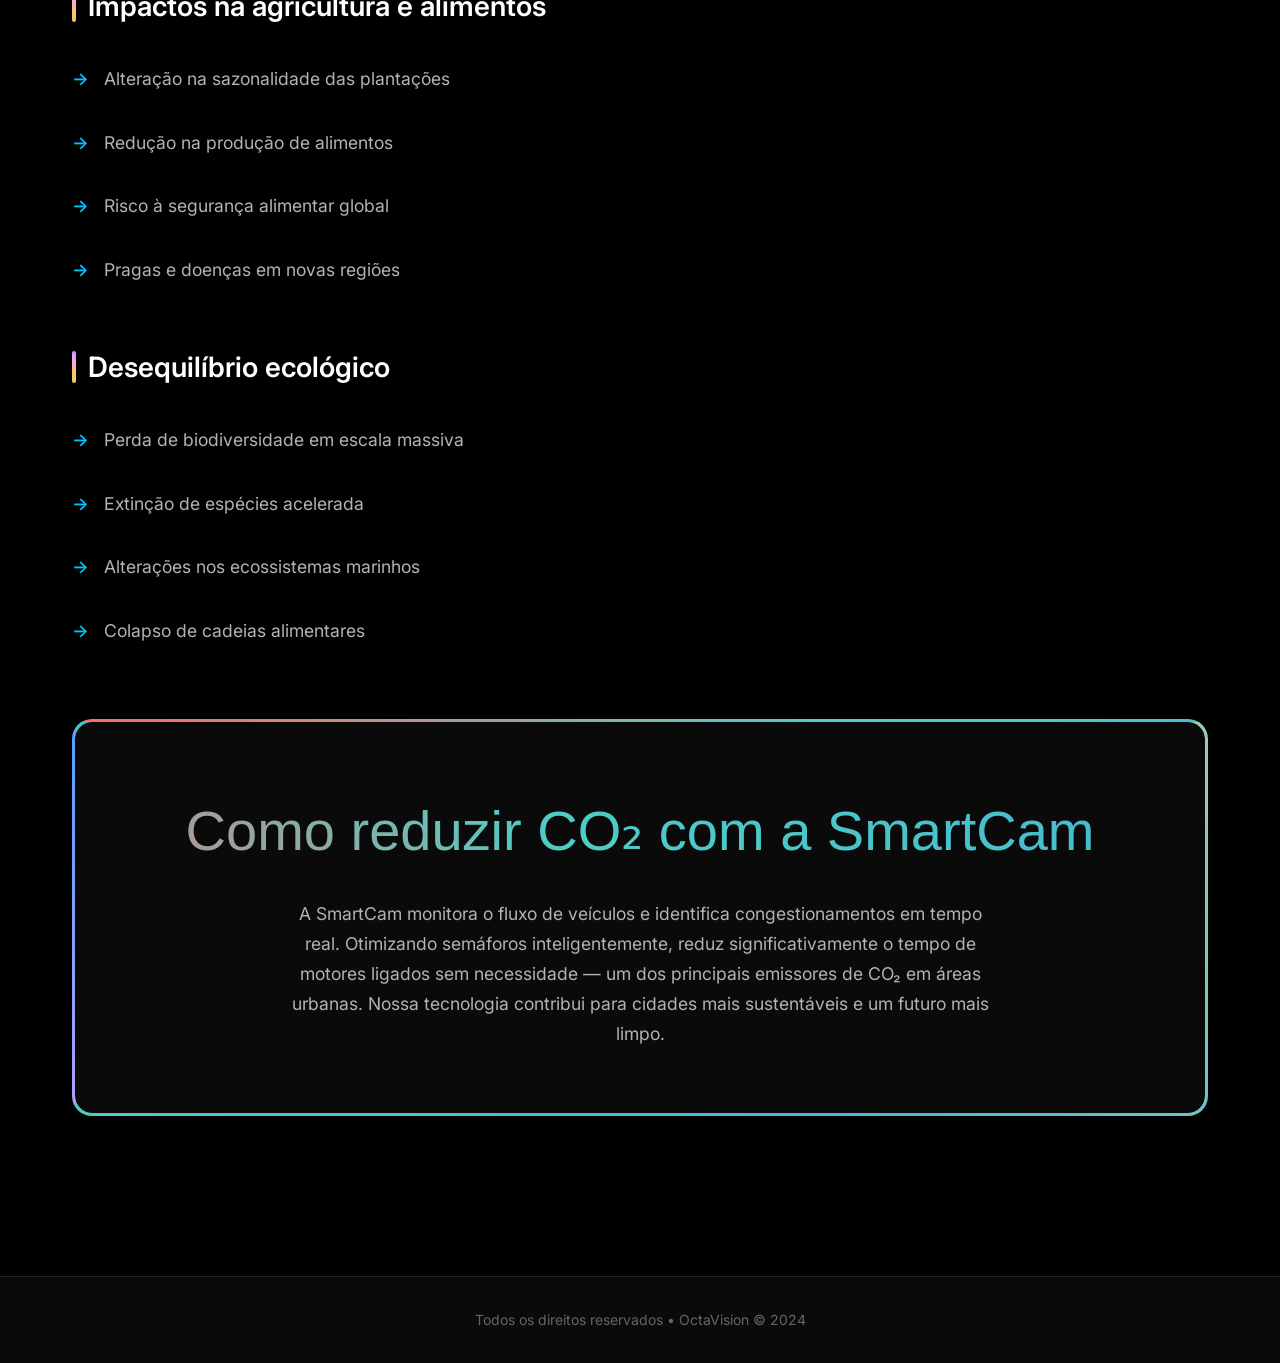
==== commit ece0a361: "para mobile" ====
--- a/co2.html
+++ b/co2.html
@@ -182,21 +182,6 @@
     transform: translateY(-1px) scale(1.05);
   }
 
-  .theme-toggle::before {
-    content: '✨';
-    position: absolute;
-    top: 50%;
-    left: 50%;
-    transform: translate(-50%, -50%);
-    opacity: 0;
-    transition: all 0.3s ease;
-    font-size: 16px;
-  }
-
-  .theme-toggle:hover::before {
-    opacity: 1;
-    animation: sparkle 0.6s ease infinite;
-  }
 
   /* Main Content */
   .hero {
@@ -217,19 +202,11 @@
     -webkit-background-clip: text;
     -webkit-text-fill-color: transparent;
     background-clip: text;
-    animation: rainbowShift 3s ease infinite, bounceIn 1.5s cubic-bezier(0.68, -0.55, 0.265, 1.55) forwards;
+    animation: rainbowShift 3s ease infinite, fadeInUp 1.5s ease forwards;
     position: relative;
     display: inline-block;
   }
 
-  .hero-title::after {
-    content: '🌍';
-    position: absolute;
-    top: -20px;
-    right: -30px;
-    font-size: 0.3em;
-    animation: float 2s ease-in-out infinite;
-  }
 
   .hero-subtitle {
     font-size: 1.25rem;
@@ -321,23 +298,13 @@
   }
 
   .content-text li::before {
-    content: '🚀';
+    content: '→';
     position: absolute;
     left: 0;
     top: 50%;
     transform: translateY(-50%);
-    font-size: 1.2em;
-    animation: rocket 2s ease-in-out infinite;
-  }
-
-  .content-text li:nth-child(2n)::before {
-    content: '⚡';
-    animation: zap 1.5s ease-in-out infinite;
-  }
-
-  .content-text li:nth-child(3n)::before {
-    content: '💡';
-    animation: glow 2s ease-in-out infinite;
+    color: var(--accent-1);
+    font-weight: 600;
   }
 
   .image-container {
@@ -402,14 +369,6 @@
     position: relative;
   }
 
-  .smartcam-title::after {
-    content: '🤖';
-    position: absolute;
-    top: -10px;
-    right: -20px;
-    font-size: 0.4em;
-    animation: robot 2s ease-in-out infinite;
-  }
 
   .smartcam-description {
     font-size: 1.1rem;
@@ -520,23 +479,44 @@
   /* Responsive */
   @media (max-width: 768px) {
     header {
-      padding: 0 1rem;
+      padding: 1rem;
+      height: auto;
+      flex-direction: column;
+      gap: 1rem;
     }
 
     .nav {
-      gap: 1rem;
+      gap: 0.5rem;
+      flex-wrap: wrap;
+      justify-content: center;
     }
 
     .nav-link {
-      font-size: 12px;
+      font-size: 11px;
+      padding: 6px 12px;
+    }
+
+    .theme-toggle {
+      font-size: 10px;
+      padding: 8px 16px;
     }
 
     .hero {
-      padding: 100px 1rem 60px;
+      padding: 140px 1rem 2rem;
+    }
+
+    .hero-title {
+      font-size: clamp(2.5rem, 6vw, 4rem);
+      margin-bottom: 1.5rem;
+    }
+
+    .hero-subtitle {
+      font-size: 1.1rem;
+      margin-bottom: 2rem;
     }
 
     .content {
-      padding: 0 1rem 4rem;
+      padding: 0 1rem 2rem;
     }
 
     .content-grid {
@@ -544,20 +524,86 @@
       gap: 2rem;
     }
 
+    .content-text h2 {
+      font-size: 1.5rem;
+      margin: 2rem 0 1rem 0;
+    }
+
+    .content-text li {
+      padding: 0.4rem 0.4rem 0.4rem 1.5rem;
+      margin: 0.5rem 0;
+    }
+
     .smartcam-section {
       padding: 2rem;
       margin: 2rem 0;
     }
+
+    .smartcam-title {
+      font-size: clamp(1.8rem, 4vw, 2.5rem);
+    }
+
+    .smartcam-description {
+      font-size: 1rem;
+    }
+
+    footer {
+      position: relative;
+      margin-top: 2rem;
+    }
   }
 
   @media (max-width: 480px) {
+    header {
+      padding: 0.8rem;
+    }
+
     .nav {
-      flex-direction: column;
-      gap: 0.5rem;
+      gap: 0.3rem;
     }
 
     .nav-link {
-      font-size: 11px;
+      font-size: 10px;
+      padding: 5px 10px;
+    }
+
+    .theme-toggle {
+      font-size: 9px;
+      padding: 6px 12px;
+    }
+
+    .hero {
+      padding: 120px 0.8rem 1.5rem;
+    }
+
+    .hero-title {
+      font-size: clamp(2rem, 5vw, 3.5rem);
+    }
+
+    .hero-subtitle {
+      font-size: 1rem;
+    }
+
+    .content-text h2 {
+      font-size: 1.3rem;
+    }
+
+    .content-text li {
+      padding: 0.3rem 0.3rem 0.3rem 1.2rem;
+      font-size: 0.95rem;
+    }
+
+    .smartcam-section {
+      padding: 1.5rem;
+      margin: 1.5rem 0;
+    }
+
+    .smartcam-title {
+      font-size: clamp(1.5rem, 3.5vw, 2rem);
+    }
+
+    .smartcam-description {
+      font-size: 0.95rem;
     }
   }
 </style>
